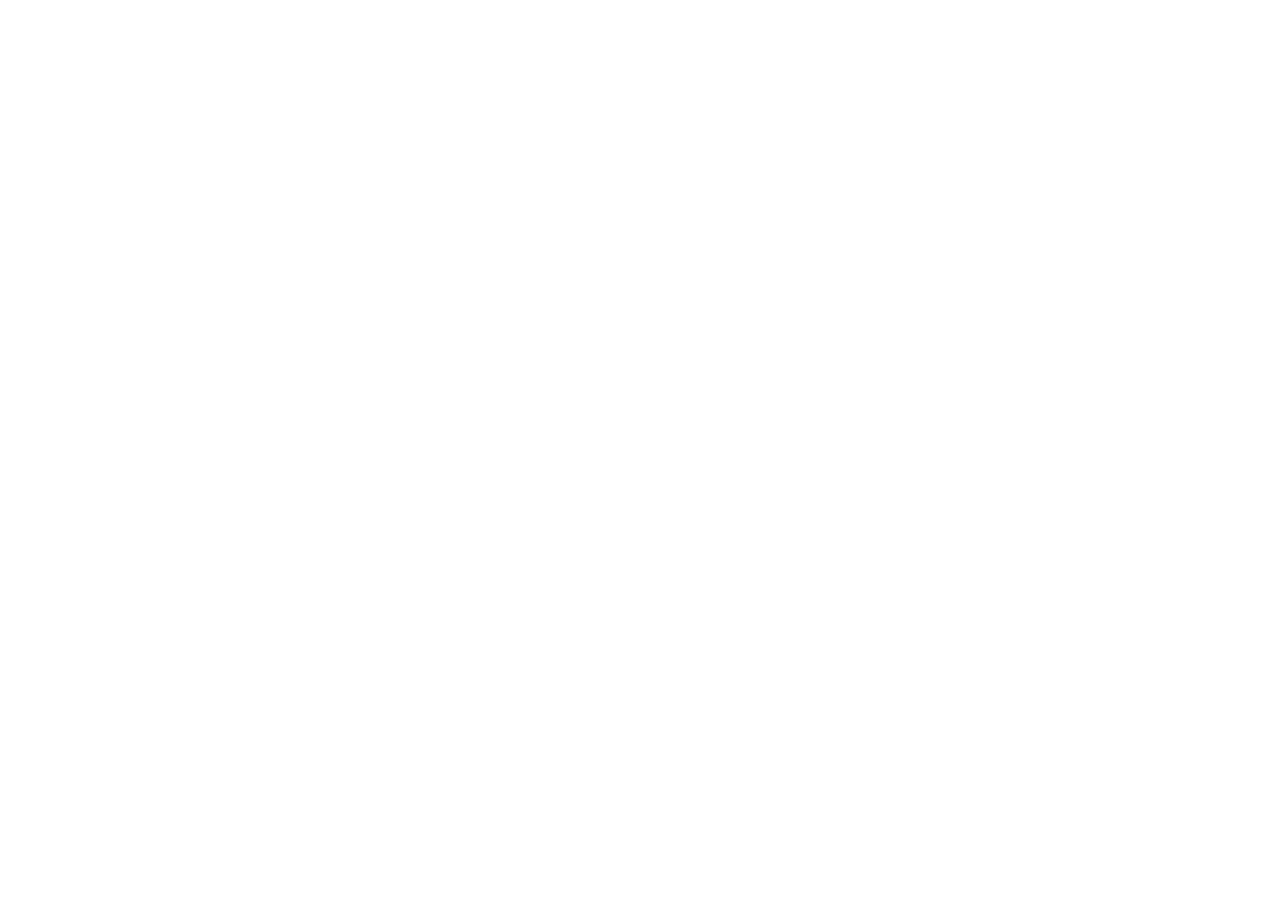
==== singolo2.html @ 5ac30a64 "fix: rename" ====
<!DOCTYPE html>
<html lang="en">
<head>
    <meta charset="UTF-8">
    <meta name="viewport" content="width=device-width, initial-scale=1.0">
    <title>Singolo</title>
</head>
<body>
    
</body>
</html>
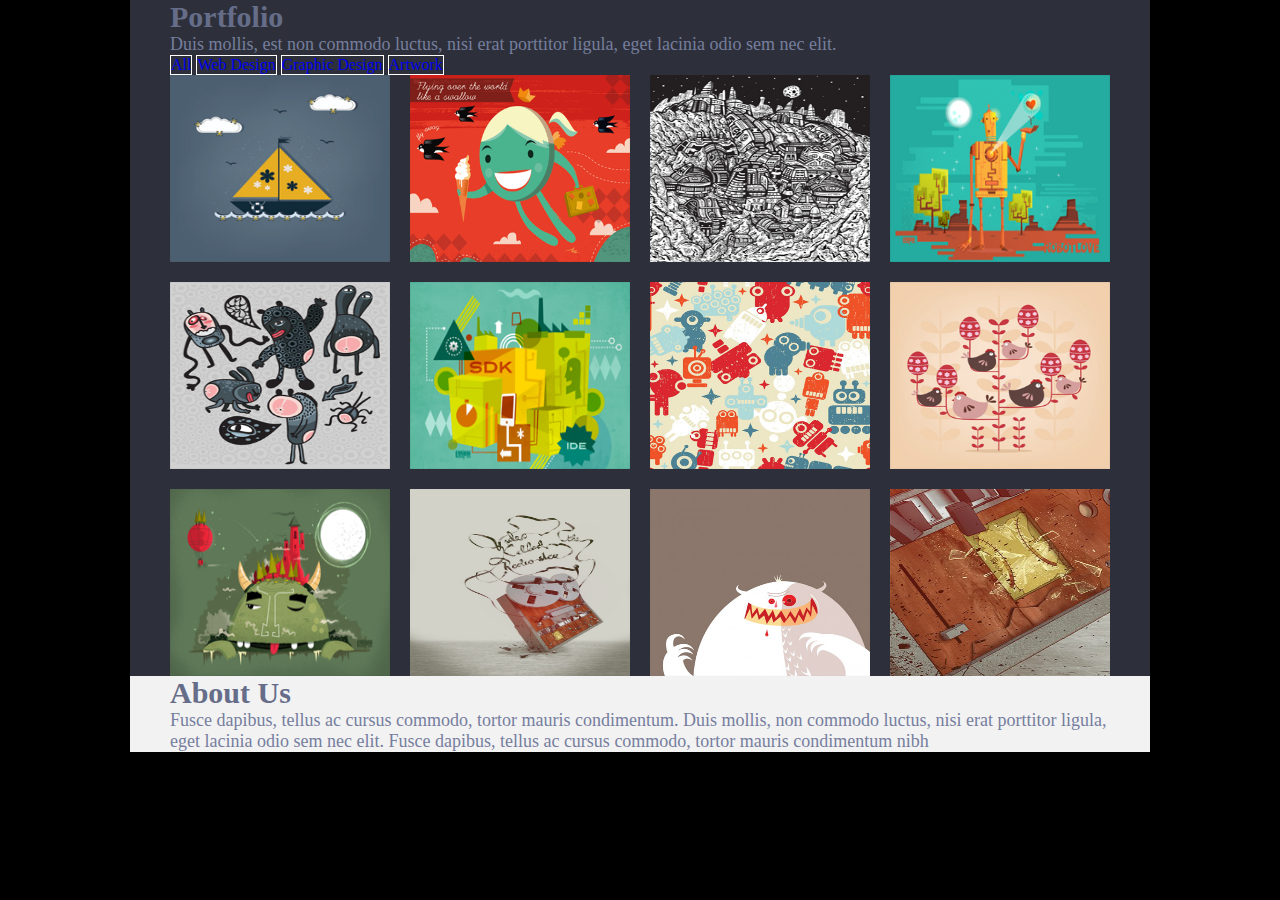
==== commit d73a876e: "init: start singolo2" ====
--- a/singolo2.html
+++ b/singolo2.html
@@ -3,9 +3,57 @@
 <head>
     <meta charset="UTF-8">
     <meta name="viewport" content="width=device-width, initial-scale=1.0">
-    <title>Singolo</title>
+    <title>Singolo2</title>
+    <link rel="stylesheet" href="singolo2.css">
 </head>
 <body>
-    
+    <article class="portfolio">
+        <header>
+            <h2>
+                Portfolio
+            </h2>
+            <p>
+                Duis mollis, est non commodo luctus, nisi erat porttitor ligula, eget lacinia odio sem nec elit.
+            </p>
+            <nav>
+                <ul>
+                    <li><a href="#">All</a></li>
+                    <li><a href="#">Web Design</a></li>
+                    <li><a href="#">Graphic Design</a></li>
+                    <li><a href="#">Artwork</a></li>
+                </ul>
+            </nav>
+        </header>
+        <section class="images">
+            <div><img src="assets/singolo2-portfolio-images/Project.png" alt="Project 0"></div>
+            <div><img src="assets/singolo2-portfolio-images/Project (1).png" alt="Project 1"></div>
+            <div><img src="assets/singolo2-portfolio-images/Project (2).png" alt="Project 2"></div>
+            <div><img src="assets/singolo2-portfolio-images/Project (3).png" alt="Project 3"></div>
+            <div><img src="assets/singolo2-portfolio-images/Project (4).png" alt="Project 4"></div>
+            <div><img src="assets/singolo2-portfolio-images/Project (5).png" alt="Project 5"></div>
+            <div><img src="assets/singolo2-portfolio-images/Project (6).png" alt="Project 6"></div>
+            <div><img src="assets/singolo2-portfolio-images/Project (7).png" alt="Project 7"></div>
+            <div><img src="assets/singolo2-portfolio-images/Project (8).png" alt="Project 8"></div>
+            <div><img src="assets/singolo2-portfolio-images/Project (9).png" alt="Project 9"></div>
+            <div><img src="assets/singolo2-portfolio-images/Project (10).png" alt="Project 10"></div>
+            <div><img src="assets/singolo2-portfolio-images/Project (11).png" alt="Project 11"></div>
+        </section>
+    </article>
+
+    <article class="about-us">
+        <header>
+            <h2>
+                About Us
+            </h2>
+
+            <p>
+                Fusce dapibus, tellus ac cursus commodo, tortor mauris condimentum. Duis mollis, non commodo luctus, nisi erat porttitor ligula, eget lacinia odio sem nec elit. Fusce dapibus, tellus ac cursus commodo, tortor mauris condimentum nibh
+            </p>
+        </header>
+        <section class="">
+
+        </section>
+
+    </article>
 </body>
 </html>--- a/singolo2.css
+++ b/singolo2.css
@@ -0,0 +1,67 @@
+* {
+    margin: 0 auto;
+    padding: 0;
+    box-sizing: border-box;
+}
+
+body {
+    width: 1020px;
+    background-color: #000000;
+    font-family: "Lato";
+    text-align: left;
+}
+
+header h2{
+    font-size: 30px;
+    color: #666d89;
+    font-weight: 900;
+}
+header p{
+    font-size: 18px;
+    color: #767e9e;
+    font-weight: 300;
+}
+
+
+/*  PORTFOLIO  */
+
+
+article.portfolio {
+    background-color: #2d303a;
+    padding: 0 40px;
+}
+
+article.portfolio header nav ul li{
+    display: inline-flex;
+    border: 1px solid white;
+}
+
+article.portfolio header nav ul li a{
+    text-decoration: none;
+}
+
+article.portfolio section.images{
+    display: grid;
+    grid-template: repeat(3, 187px) / repeat(4, 220px);
+    grid-gap: 20px 20px;
+
+}
+article.portfolio section.images div{
+    width: 220px;
+    height: 187px;
+}
+article.portfolio section.images div img{
+    width: 100%;
+    height: 100%;
+    margin: auto;
+}
+
+
+
+/*  ABOUT US  */
+
+article.about-us {
+    background-color: #f2f2f2;
+    padding: 0 40px;
+}
+
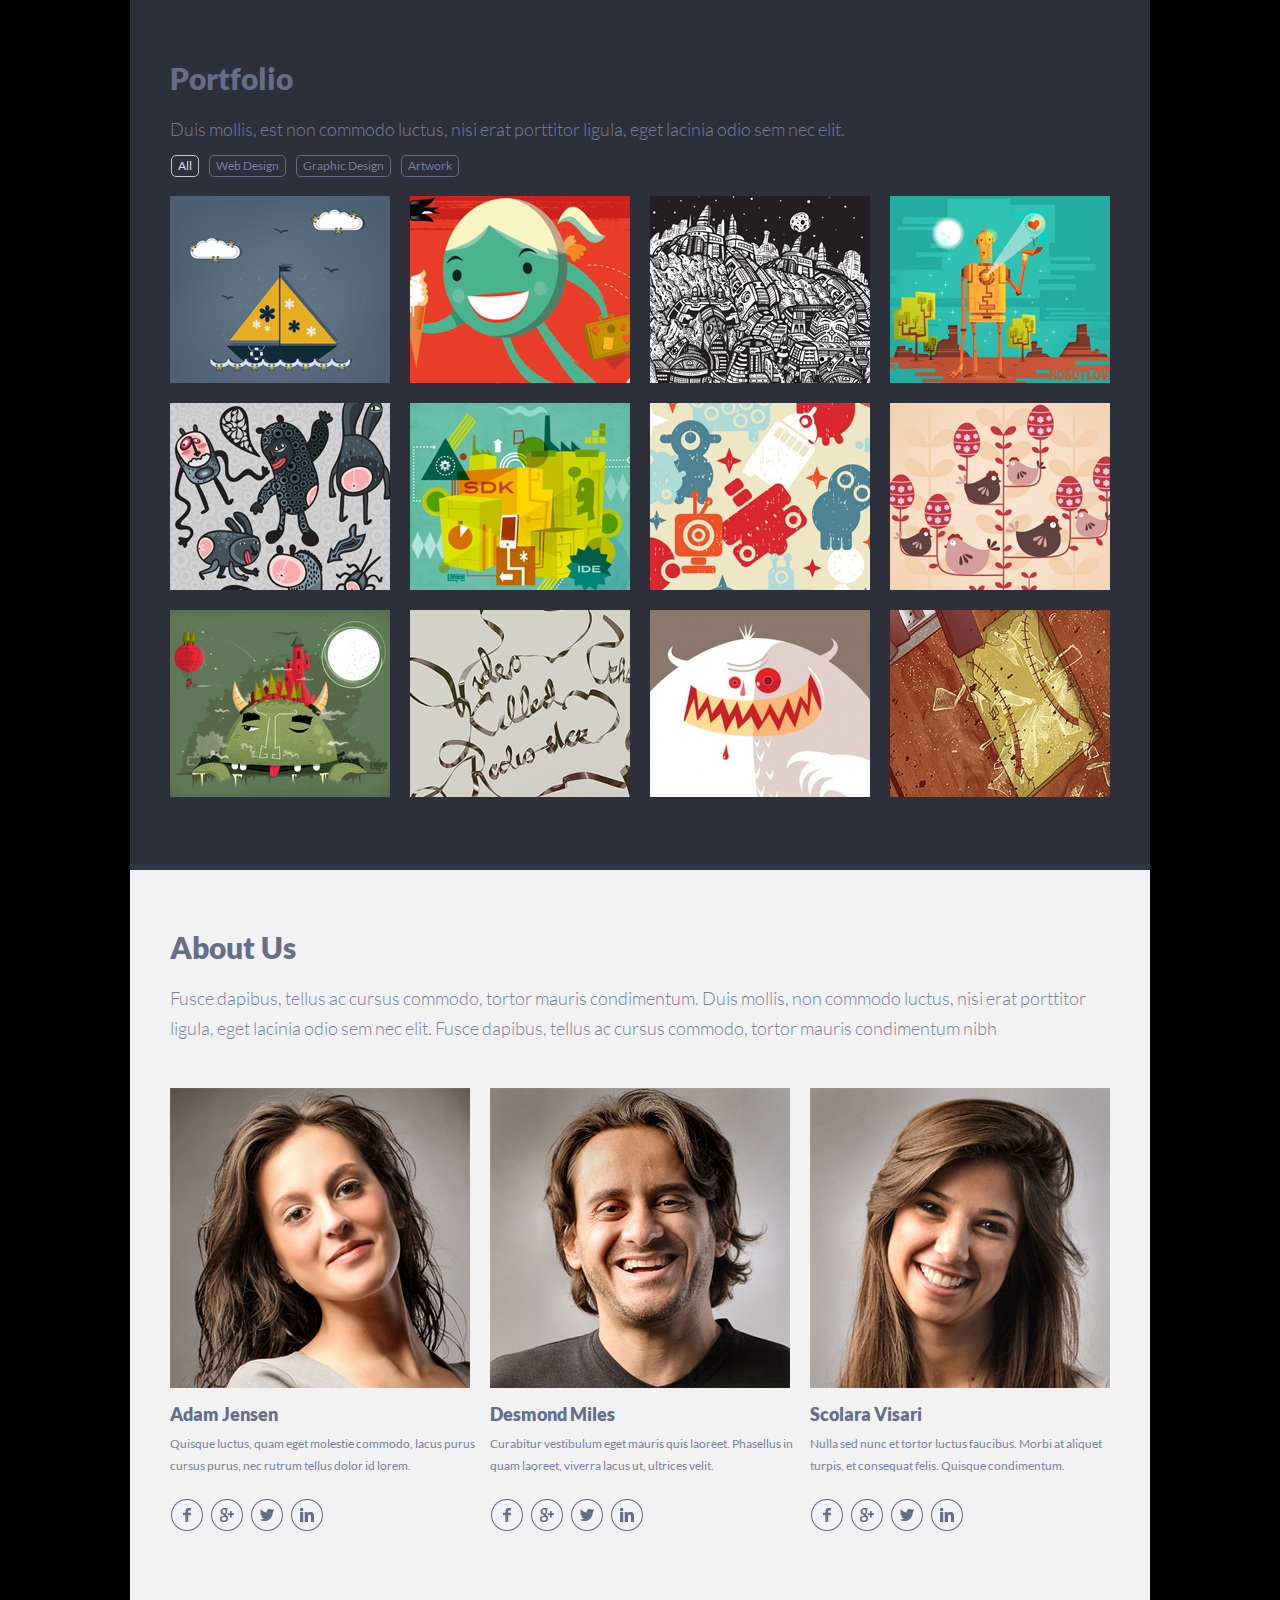
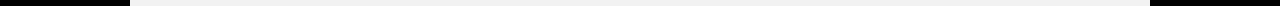
==== commit 0ed8706d: "fix: There were strange files in the repository, although there was a commit earlier. Replaced with " ====
--- a/singolo2.html
+++ b/singolo2.html
@@ -1,23 +1,27 @@
 <!DOCTYPE html>
 <html lang="en">
+
 <head>
     <meta charset="UTF-8">
     <meta name="viewport" content="width=device-width, initial-scale=1.0">
     <title>Singolo2</title>
     <link rel="stylesheet" href="singolo2.css">
 </head>
+
 <body>
     <article class="portfolio">
         <header>
-            <h2>
-                Portfolio
-            </h2>
-            <p>
-                Duis mollis, est non commodo luctus, nisi erat porttitor ligula, eget lacinia odio sem nec elit.
-            </p>
+            <div class="header-text">
+                <h2>
+                    Portfolio
+                </h2>
+                <p>
+                    Duis mollis, est non commodo luctus, nisi erat porttitor ligula, eget lacinia odio sem nec elit.
+                </p>
+            </div>
             <nav>
                 <ul>
-                    <li><a href="#">All</a></li>
+                    <li><a class="active" href="#">All</a></li>
                     <li><a href="#">Web Design</a></li>
                     <li><a href="#">Graphic Design</a></li>
                     <li><a href="#">Artwork</a></li>
@@ -25,20 +29,22 @@
             </nav>
         </header>
         <section class="images">
-            <div><img src="assets/singolo2-portfolio-images/Project.png" alt="Project 0"></div>
-            <div><img src="assets/singolo2-portfolio-images/Project (1).png" alt="Project 1"></div>
-            <div><img src="assets/singolo2-portfolio-images/Project (2).png" alt="Project 2"></div>
-            <div><img src="assets/singolo2-portfolio-images/Project (3).png" alt="Project 3"></div>
-            <div><img src="assets/singolo2-portfolio-images/Project (4).png" alt="Project 4"></div>
-            <div><img src="assets/singolo2-portfolio-images/Project (5).png" alt="Project 5"></div>
-            <div><img src="assets/singolo2-portfolio-images/Project (6).png" alt="Project 6"></div>
-            <div><img src="assets/singolo2-portfolio-images/Project (7).png" alt="Project 7"></div>
-            <div><img src="assets/singolo2-portfolio-images/Project (8).png" alt="Project 8"></div>
-            <div><img src="assets/singolo2-portfolio-images/Project (9).png" alt="Project 9"></div>
-            <div><img src="assets/singolo2-portfolio-images/Project (10).png" alt="Project 10"></div>
-            <div><img src="assets/singolo2-portfolio-images/Project (11).png" alt="Project 11"></div>
+            <div id="portfolio-img-01"></div>
+            <div id="portfolio-img-02"></div>
+            <div id="portfolio-img-03"></div>
+            <div id="portfolio-img-04"></div>
+            <div id="portfolio-img-05"></div>
+            <div id="portfolio-img-06"></div>
+            <div id="portfolio-img-07"></div>
+            <div id="portfolio-img-08"></div>
+            <div id="portfolio-img-09"></div>
+            <div id="portfolio-img-10"></div>
+            <div id="portfolio-img-11"></div>
+            <div id="portfolio-img-12"></div>
         </section>
     </article>
+
+    <div class="separator"></div>
 
     <article class="about-us">
         <header>
@@ -47,13 +53,72 @@
             </h2>
 
             <p>
-                Fusce dapibus, tellus ac cursus commodo, tortor mauris condimentum. Duis mollis, non commodo luctus, nisi erat porttitor ligula, eget lacinia odio sem nec elit. Fusce dapibus, tellus ac cursus commodo, tortor mauris condimentum nibh
+                Fusce dapibus, tellus ac cursus commodo, tortor mauris condimentum. Duis mollis, non commodo luctus,
+                nisi erat porttitor ligula, eget lacinia odio sem nec elit. Fusce dapibus, tellus ac cursus commodo,
+                tortor mauris condimentum nibh
             </p>
         </header>
-        <section class="">
+        <section class="our-artists">
 
+            <section class="artist">
+                <div class="photo" id="adam-jensen"></div>
+                <div class="about-artist">
+                    <h3>
+                        Adam Jensen
+                    </h3>
+                    <p>
+                        Quisque luctus, quam eget molestie commodo, lacus purus cursus purus, nec rutrum tellus dolor id
+                        lorem.
+                    </p>
+                </div>
+                <div class="social-media">
+                    <a href="#"><img src="assets/singolo2-about-us-images/facebook.png" alt="facobook"></a>
+                    <a href="#"><img src="assets/singolo2-about-us-images/google+.png" alt="google+"></a>
+                    <a href="#"><img src="assets/singolo2-about-us-images/twitter.png" alt="twitter"></a>
+                    <a href="#"><img src="assets/singolo2-about-us-images/linkedin.png" alt="linkedin"></a>
+                </div>
+            </section>
+
+            <section class="artist">
+                <div class="photo" id="desmond-miles"></div>
+                <div class="about-artist">
+                    <h3>
+                        Desmond Miles
+                    </h3>
+                    <p>
+                        Curabitur vestibulum eget mauris quis laoreet. Phasellus in quam laoreet, viverra lacus ut,
+                        ultrices velit.
+                    </p>
+                </div>
+                <div class="social-media">
+                    <a href="#"><img src="assets/singolo2-about-us-images/facebook.png" alt="facobook"></a>
+                    <a href="#"><img src="assets/singolo2-about-us-images/google+.png" alt="google+"></a>
+                    <a href="#"><img src="assets/singolo2-about-us-images/twitter.png" alt="twitter"></a>
+                    <a href="#"><img src="assets/singolo2-about-us-images/linkedin.png" alt="linkedin"></a>
+                </div>
+            </section>
+
+            <section class="artist">
+                <div class="photo" id="scolara-visari"> </div>
+                <div class="about-artist">
+                    <h3>
+                        Scolara Visari
+                    </h3>
+                    <p>
+                        Nulla sed nunc et tortor luctus faucibus. Morbi at aliquet turpis, et consequat felis. Quisque
+                        condimentum.
+                    </p>
+                </div>
+                <div class="social-media">
+                    <a href="#"><img src="assets/singolo2-about-us-images/facebook.png" alt="facobook"></a>
+                    <a href="#"><img src="assets/singolo2-about-us-images/google+.png" alt="google+"></a>
+                    <a href="#"><img src="assets/singolo2-about-us-images/twitter.png" alt="twitter"></a>
+                    <a href="#"><img src="assets/singolo2-about-us-images/linkedin.png" alt="linkedin"></a>
+                </div>
+            </section>
         </section>
 
     </article>
 </body>
+
 </html>--- a/singolo2.css
+++ b/singolo2.css
@@ -1,5 +1,5 @@
 * {
-    margin: 0 auto;
+    margin: 0;
     padding: 0;
     box-sizing: border-box;
 }
@@ -9,17 +9,22 @@
     background-color: #000000;
     font-family: "Lato";
     text-align: left;
-}
-
-header h2{
+    margin: 0 auto;
+}
+
+header h2 {
     font-size: 30px;
     color: #666d89;
     font-weight: 900;
-}
-header p{
+    line-height: 30px;
+}
+
+header p {
     font-size: 18px;
     color: #767e9e;
     font-weight: 300;
+    padding-top: 21px;
+    line-height: 30px;
 }
 
 
@@ -28,40 +33,210 @@
 
 article.portfolio {
     background-color: #2d303a;
-    padding: 0 40px;
-}
-
-article.portfolio header nav ul li{
+    padding: 63px 40px 67px 40px;
+}
+
+article.portfolio header div.header-text {
+    height: 91px;
+}
+
+article.portfolio header nav {
+    padding-top: 0;
+    padding-left: 1px;
+    padding-bottom: 19px;
+}
+
+article.portfolio header nav ul li {
     display: inline-flex;
-    border: 1px solid white;
-}
-
-article.portfolio header nav ul li a{
+    padding-right: 0px;
+}
+
+article.portfolio header nav ul li a {
     text-decoration: none;
-}
-
-article.portfolio section.images{
+    line-height: 20px;
+    font-size: 12px;
+    color: #767e9e;
+    font-weight: 500;
+    height: 22px;
+    border-radius: 5px;
+    border: 1px solid #666d89;
+    margin-right: 7px;
+    padding: 0 6px 0 6px;
+}
+
+article.portfolio header nav ul li a:hover,
+article.portfolio header nav ul li a.active {
+    border: 1px solid #c5c5c5;
+    color: #dedede;
+}
+
+article.portfolio section.images {
     display: grid;
     grid-template: repeat(3, 187px) / repeat(4, 220px);
     grid-gap: 20px 20px;
-
-}
-article.portfolio section.images div{
+}
+
+#portfolio-img-01 {
+    background-image: url(assets/singolo2-portfolio-images/Project-01.png);
+    background-position: -8px -11px;
+}
+
+#portfolio-img-02 {
+    background-image: url(assets/singolo2-portfolio-images/Project-02.png);
+    background-position: -82px -43px;
+}
+
+#portfolio-img-03 {
+    background-image: url(assets/singolo2-portfolio-images/Project-03.png);
+    background-position: -11px -1px;
+}
+
+#portfolio-img-04 {
+    background-image: url(assets/singolo2-portfolio-images/Project-04.png);
+    background-position: -24px -2px;
+}
+
+#portfolio-img-05 {
+    background-image: url(assets/singolo2-portfolio-images/Project-05.png);
+    background-position: -10px -16px;
+}
+
+#portfolio-img-06 {
+    background-image: url(assets/singolo2-portfolio-images/Project-06.png);
+    background-position: -16px -4px;
+}
+
+#portfolio-img-07 {
+    background-image: url(assets/singolo2-portfolio-images/Project-07.png);
+    background-position: -31px -39px;
+}
+
+#portfolio-img-08 {
+    background-image: url(assets/singolo2-portfolio-images/Project-08.png);
+    background-position: -24px -32px;
+}
+
+#portfolio-img-09 {
+    background-image: url(assets/singolo2-portfolio-images/Project-09.png);
+    background-position: -16px -2px;
+}
+
+#portfolio-img-10 {
+    background-image: url(assets/singolo2-portfolio-images/Project-10.png);
+    background-position: -141px -113px;
+}
+
+#portfolio-img-11 {
+    background-image: url(assets/singolo2-portfolio-images/Project-11.png);
+    background-position: -144px -175px;
+}
+
+#portfolio-img-12 {
+    background-image: url(assets/singolo2-portfolio-images/Project-12.png);
+    background-position: -36px -60px;
+}
+
+
+article.portfolio section.images div {
     width: 220px;
     height: 187px;
 }
-article.portfolio section.images div img{
-    width: 100%;
-    height: 100%;
+
+article.portfolio section.images div img {
+
     margin: auto;
 }
 
-
+div.separator {
+    width: 1020px;
+    height: 6px;
+    background-color: #323746;
+}
 
 /*  ABOUT US  */
 
 article.about-us {
     background-color: #f2f2f2;
-    padding: 0 40px;
-}
-
+    padding: 0 40px 70px 40px;
+}
+
+article.about-us header {
+    height: 218px;
+    padding-top: 62px;
+}
+
+article.about-us section.our-artists {
+    display: grid;
+    grid-template-columns: repeat(3, 300px);
+    grid-column-gap: 20px;
+}
+
+article.about-us section.our-artists div.photo{
+    width: 300px;
+    height: 300px;
+}
+#adam-jensen {
+    background-image: url(assets/singolo2-about-us-images/adam-jensen.png);
+}
+#desmond-miles {
+    background-image: url(assets/singolo2-about-us-images/desmond-miles.png);
+}
+#scolara-visari {
+    background-image: url(assets/singolo2-about-us-images/scolara-visari.png);
+}
+
+article.about-us section.our-artists section.artist h3 {
+    font-size: 18px;
+    line-height: 18px;
+    color: #666d89;
+    font-weight: 900;
+    padding: 17px 0 10px 0;
+    ;
+}
+
+article.about-us section.our-artists section.artist p {
+    font-size: 12px;
+    line-height: 22px;
+    color: #767e9e;
+    font-weight: 120%;
+    width: 305px;
+}
+
+article.about-us div.social-media {
+    padding-top: 21px;
+}
+
+article.about-us div.social-media a {
+    padding-right: 3px;
+}
+
+/*   FONTS   */
+@font-face {
+    font-family: "Lato";
+    src: url(assets/fonts/Lato-Thin.ttf) format('truetype');
+    font-weight: 100;
+}
+
+@font-face {
+    font-family: "Lato";
+    src: url(assets/fonts/Lato-Light.ttf) format('truetype');
+    font-weight: 300;
+}
+
+@font-face {
+    font-family: "Lato";
+    src: url(assets/fonts/Lato-Regular.ttf) format('truetype');
+    font-weight: 400;
+}
+
+@font-face {
+    font-family: "Lato";
+    src: url(assets/fonts/Lato-Bold.ttf) format('truetype');
+    font-weight: 700;
+}
+
+@font-face {
+    font-family: "Lato";
+    src: url(assets/fonts/Lato-Black.ttf) format('truetype');
+    font-weight: 900;
+}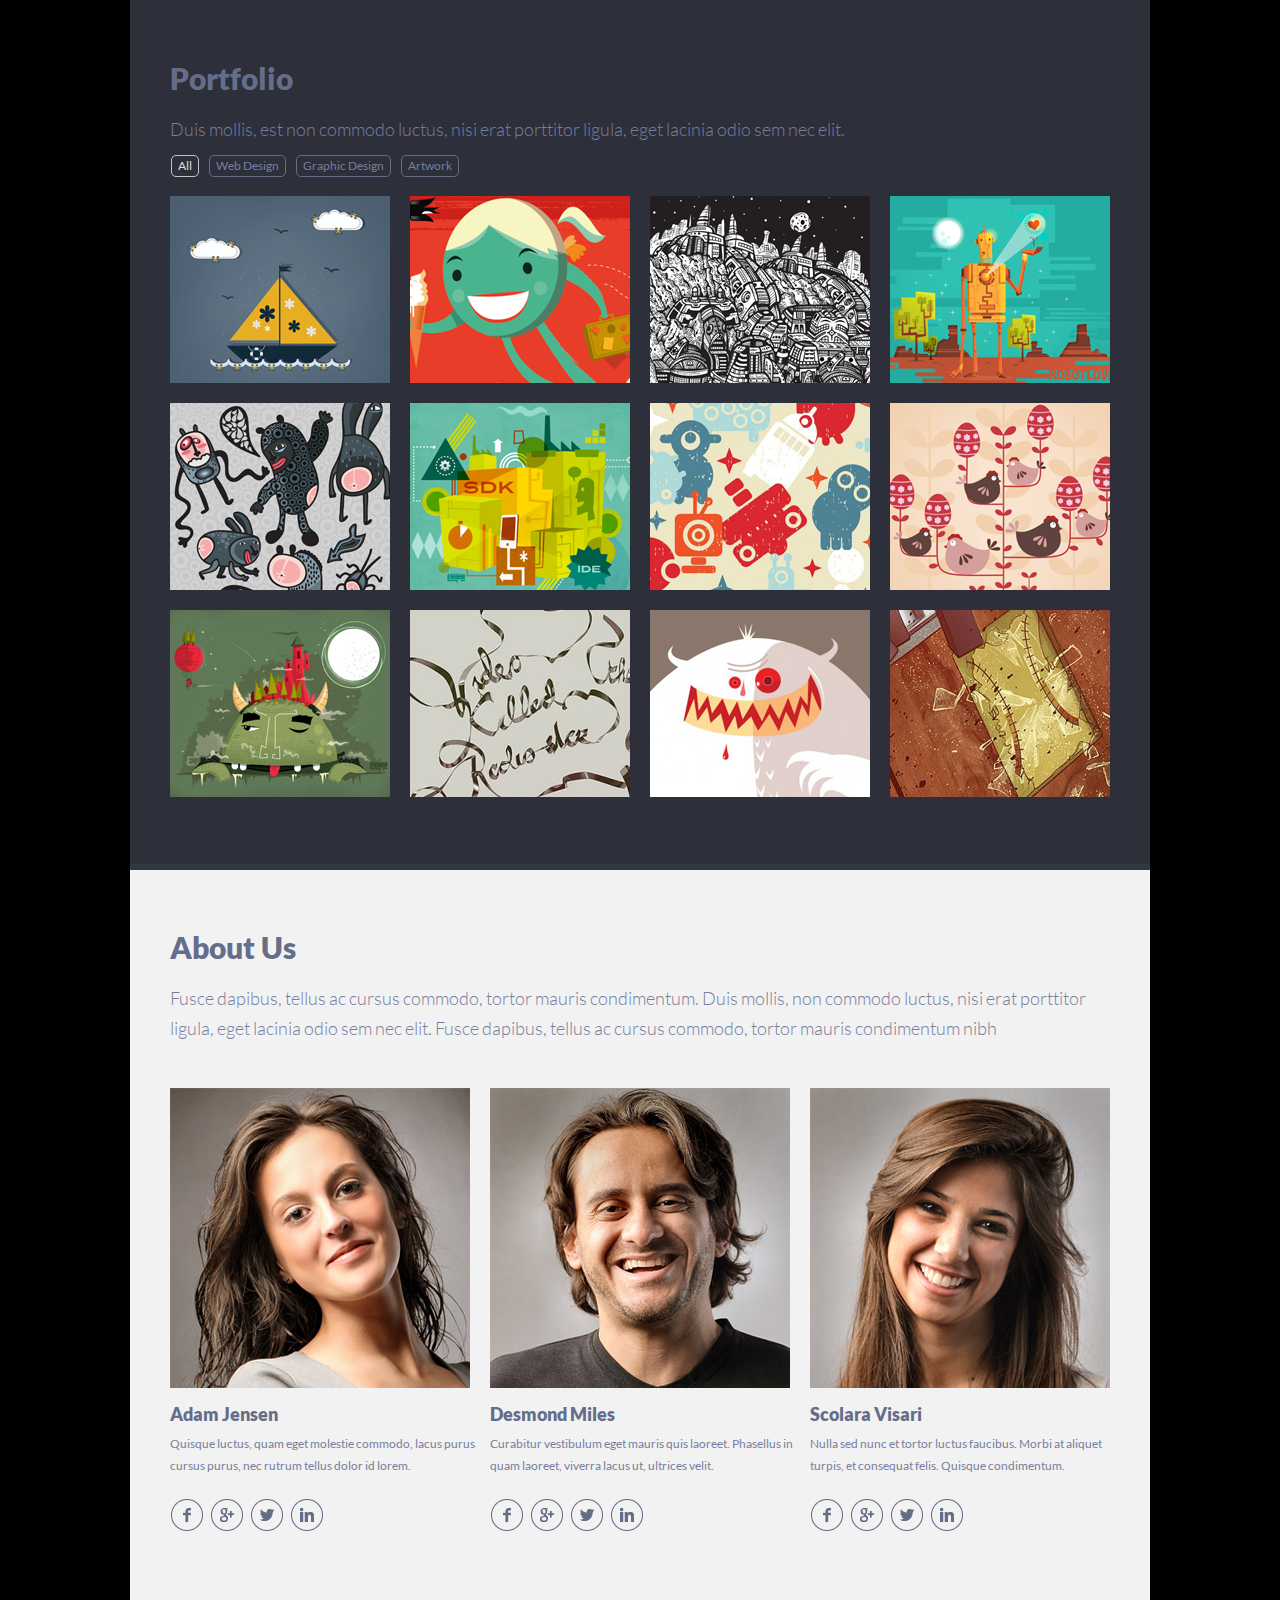
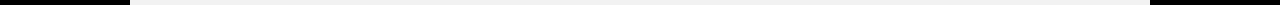
==== commit de550467: "fix: change the file path for singolo2" ====
--- a/singolo2.html
+++ b/singolo2.html
@@ -72,10 +72,10 @@
                     </p>
                 </div>
                 <div class="social-media">
-                    <a href="#"><img src="assets/singolo2-about-us-images/facebook.png" alt="facobook"></a>
-                    <a href="#"><img src="assets/singolo2-about-us-images/google+.png" alt="google+"></a>
-                    <a href="#"><img src="assets/singolo2-about-us-images/twitter.png" alt="twitter"></a>
-                    <a href="#"><img src="assets/singolo2-about-us-images/linkedin.png" alt="linkedin"></a>
+                    <a href="#"><img src="assets/images/social-media/facebook.png" alt="facobook"></a>
+                    <a href="#"><img src="assets/images/social-media/google.png" alt="google+"></a>
+                    <a href="#"><img src="assets/images/social-media/twitter.png" alt="twitter"></a>
+                    <a href="#"><img src="assets/images/social-media/linkedin.png" alt="linkedin"></a>
                 </div>
             </section>
 
@@ -91,10 +91,10 @@
                     </p>
                 </div>
                 <div class="social-media">
-                    <a href="#"><img src="assets/singolo2-about-us-images/facebook.png" alt="facobook"></a>
-                    <a href="#"><img src="assets/singolo2-about-us-images/google+.png" alt="google+"></a>
-                    <a href="#"><img src="assets/singolo2-about-us-images/twitter.png" alt="twitter"></a>
-                    <a href="#"><img src="assets/singolo2-about-us-images/linkedin.png" alt="linkedin"></a>
+                    <a href="#"><img src="assets/images/social-media/facebook.png" alt="facobook"></a>
+                    <a href="#"><img src="assets/images/social-media/google.png" alt="google+"></a>
+                    <a href="#"><img src="assets/images/social-media/twitter.png" alt="twitter"></a>
+                    <a href="#"><img src="assets/images/social-media/linkedin.png" alt="linkedin"></a>
                 </div>
             </section>
 
@@ -110,10 +110,10 @@
                     </p>
                 </div>
                 <div class="social-media">
-                    <a href="#"><img src="assets/singolo2-about-us-images/facebook.png" alt="facobook"></a>
-                    <a href="#"><img src="assets/singolo2-about-us-images/google+.png" alt="google+"></a>
-                    <a href="#"><img src="assets/singolo2-about-us-images/twitter.png" alt="twitter"></a>
-                    <a href="#"><img src="assets/singolo2-about-us-images/linkedin.png" alt="linkedin"></a>
+                    <a href="#"><img src="assets/images/social-media/facebook.png" alt="facobook"></a>
+                    <a href="#"><img src="assets/images/social-media/google.png" alt="google+"></a>
+                    <a href="#"><img src="assets/images/social-media/twitter.png" alt="twitter"></a>
+                    <a href="#"><img src="assets/images/social-media/linkedin.png" alt="linkedin"></a>
                 </div>
             </section>
         </section>
--- a/singolo2.css
+++ b/singolo2.css
@@ -77,62 +77,62 @@
 }
 
 #portfolio-img-01 {
-    background-image: url(assets/singolo2-portfolio-images/Project-01.png);
+    background-image: url(assets/images/portfolio-images/Project-01.png);
     background-position: -8px -11px;
 }
 
 #portfolio-img-02 {
-    background-image: url(assets/singolo2-portfolio-images/Project-02.png);
+    background-image: url(assets/images/portfolio-images/Project-02.png);
     background-position: -82px -43px;
 }
 
 #portfolio-img-03 {
-    background-image: url(assets/singolo2-portfolio-images/Project-03.png);
+    background-image: url(assets/images/portfolio-images/Project-03.png);
     background-position: -11px -1px;
 }
 
 #portfolio-img-04 {
-    background-image: url(assets/singolo2-portfolio-images/Project-04.png);
+    background-image: url(assets/images/portfolio-images/Project-04.png);
     background-position: -24px -2px;
 }
 
 #portfolio-img-05 {
-    background-image: url(assets/singolo2-portfolio-images/Project-05.png);
+    background-image: url(assets/images/portfolio-images/Project-05.png);
     background-position: -10px -16px;
 }
 
 #portfolio-img-06 {
-    background-image: url(assets/singolo2-portfolio-images/Project-06.png);
+    background-image: url(assets/images/portfolio-images/Project-06.png);
     background-position: -16px -4px;
 }
 
 #portfolio-img-07 {
-    background-image: url(assets/singolo2-portfolio-images/Project-07.png);
+    background-image: url(assets/images/portfolio-images/Project-07.png);
     background-position: -31px -39px;
 }
 
 #portfolio-img-08 {
-    background-image: url(assets/singolo2-portfolio-images/Project-08.png);
+    background-image: url(assets/images/portfolio-images/Project-08.png);
     background-position: -24px -32px;
 }
 
 #portfolio-img-09 {
-    background-image: url(assets/singolo2-portfolio-images/Project-09.png);
+    background-image: url(assets/images/portfolio-images/Project-09.png);
     background-position: -16px -2px;
 }
 
 #portfolio-img-10 {
-    background-image: url(assets/singolo2-portfolio-images/Project-10.png);
+    background-image: url(assets/images/portfolio-images/Project-10.png);
     background-position: -141px -113px;
 }
 
 #portfolio-img-11 {
-    background-image: url(assets/singolo2-portfolio-images/Project-11.png);
+    background-image: url(assets/images/portfolio-images/Project-11.png);
     background-position: -144px -175px;
 }
 
 #portfolio-img-12 {
-    background-image: url(assets/singolo2-portfolio-images/Project-12.png);
+    background-image: url(assets/images/portfolio-images/Project-12.png);
     background-position: -36px -60px;
 }
 
@@ -176,13 +176,13 @@
     height: 300px;
 }
 #adam-jensen {
-    background-image: url(assets/singolo2-about-us-images/adam-jensen.png);
+    background-image: url(assets/images/about-us-images/adam-jensen.png);
 }
 #desmond-miles {
-    background-image: url(assets/singolo2-about-us-images/desmond-miles.png);
+    background-image: url(assets/images/about-us-images/desmond-miles.png);
 }
 #scolara-visari {
-    background-image: url(assets/singolo2-about-us-images/scolara-visari.png);
+    background-image: url(assets/images/about-us-images/scolara-visari.png);
 }
 
 article.about-us section.our-artists section.artist h3 {
